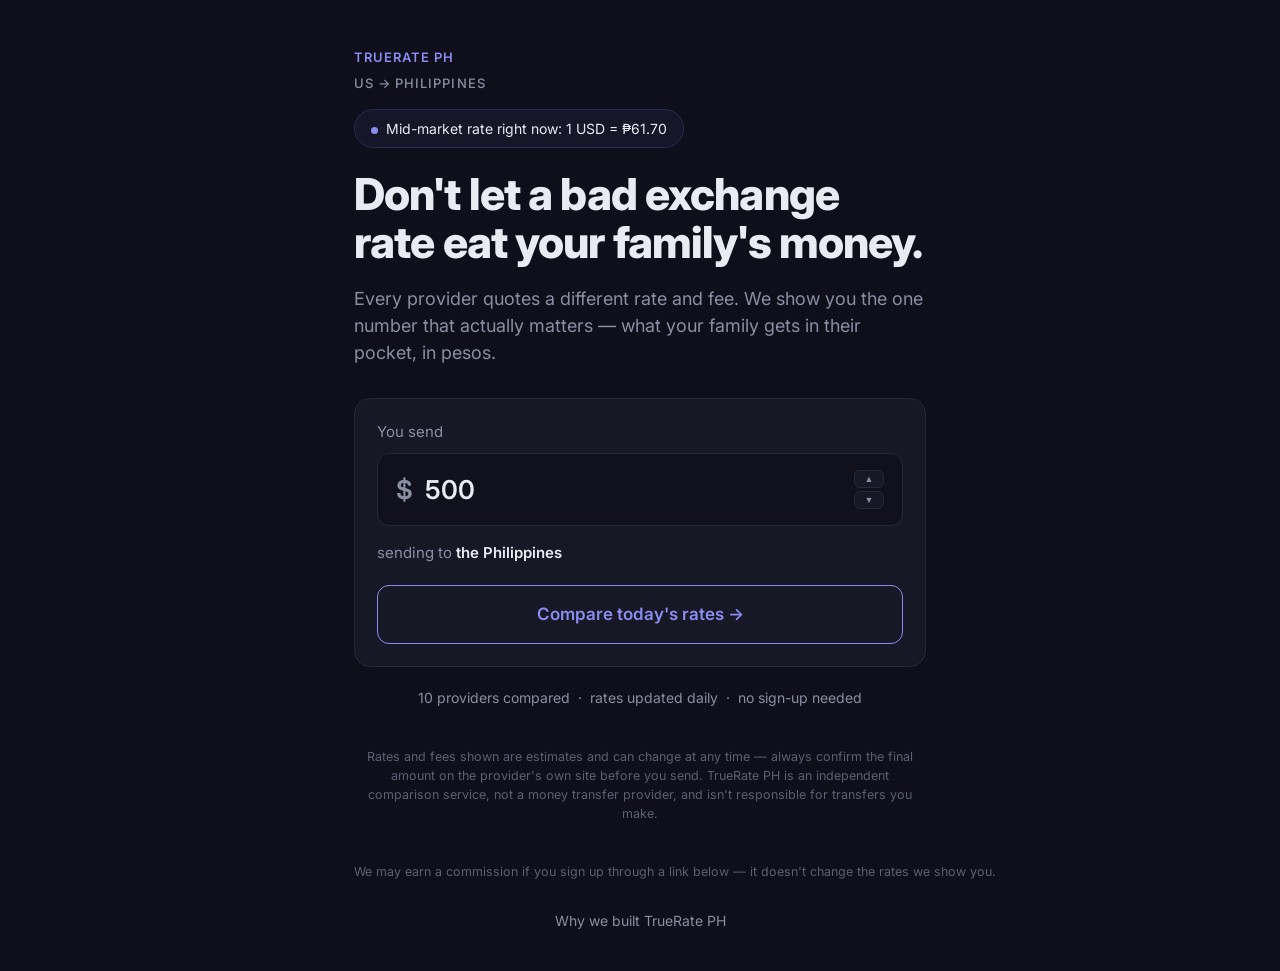
==== index.html @ f6a741fc "Add About / "Why we built this" page New about.html with mission-focused, honest copy: the problem (" ====
<!-- ============================================================
     TrueRate PH — Landing page (index.html)
     This is the first page visitors see.
     The look/colors come from styles.css (linked in the <head>).
     ============================================================ -->
<!DOCTYPE html>
<html lang="en">
<head>
  <meta charset="UTF-8">
  <!-- Makes the page scale correctly on phones -->
  <meta name="viewport" content="width=device-width, initial-scale=1.0">

  <!-- ============ SEO: how this page looks in search & when shared ============ -->
  <title>Compare Rates to Send Money to the Philippines | TrueRate PH</title>
  <meta name="description" content="Compare real US-to-Philippines exchange rates and fees across Wise, Remitly, and more. See which provider gives your family the most pesos — live rate, no sign-up.">
  <meta name="robots" content="index, follow">
  <meta name="theme-color" content="#0e0f1a">
  <link rel="icon" href="favicon.svg" type="image/svg+xml">

  <!-- Social share preview (Facebook, Messenger, etc.) -->
  <meta property="og:type" content="website">
  <meta property="og:site_name" content="TrueRate PH">
  <meta property="og:title" content="Compare Rates to Send Money to the Philippines">
  <meta property="og:description" content="Which provider gets your family the most pesos? Compare real US-to-Philippines rates and fees — Wise, Remitly, and more.">
  <meta property="og:locale" content="en_US">
  <meta name="twitter:card" content="summary_large_image">
  <meta name="twitter:title" content="Compare Rates to Send Money to the Philippines">
  <meta name="twitter:description" content="Which provider gets your family the most pesos? Compare real US-to-Philippines rates and fees.">
  <!-- TODO(hosting): once you have your real domain, set og:url + canonical to it,
       and add a 1200x630 share image (og:image). Placeholders use example.com. -->
  <meta property="og:url" content="https://truerate-ph.example.com/">
  <link rel="canonical" href="https://truerate-ph.example.com/">

  <!-- Load the "Inter" font from Google Fonts (matches the design) -->
  <link rel="preconnect" href="https://fonts.googleapis.com">
  <link rel="preconnect" href="https://fonts.gstatic.com" crossorigin>
  <link rel="stylesheet" href="https://fonts.googleapis.com/css2?family=Inter:wght@400;500;600;700;800&display=swap">
  <!-- Connect our stylesheet (?v= makes browsers fetch new versions) -->
  <link rel="stylesheet" href="styles.css?v=8">

  <!-- Structured data: helps search engines understand the site -->
  <script type="application/ld+json">
  {
    "@context": "https://schema.org",
    "@type": "WebSite",
    "name": "TrueRate PH",
    "description": "Compare real US to Philippines money transfer rates and fees across major providers.",
    "inLanguage": "en"
  }
  </script>
</head>
<body>
  <div class="container">

    <!-- Site name + eyebrow -->
    <p class="eyebrow" style="margin-bottom:6px;">TrueRate PH</p>
    <p class="eyebrow" style="color:var(--text-muted); font-weight:500;">US &rarr; Philippines</p>

    <!-- Live mid-market rate pill -->
    <p style="margin-top:16px;">
      <span class="badge">
        <span class="dot"></span>Mid-market rate right now: 1 USD = &#8369;<span id="midMarketRate">61.70</span>
      </span>
    </p>

    <!-- Headline -->
    <h1 class="hero-headline">Don't let a bad exchange rate eat your family's money.</h1>

    <!-- Supporting text -->
    <p class="hero-subtext">
      Every provider quotes a different rate and fee. We show you the one number that
      actually matters &mdash; what your family gets in their pocket, in pesos.
    </p>

    <!-- "You send" input card -->
    <div class="send-card">
      <p class="field-label">You send</p>

      <div class="amount-box">
        <span class="currency">$</span>
        <!-- A real input the visitor can type into -->
        <input class="amount-input" id="sendAmount" type="number" value="500" min="1" inputmode="numeric">
        <!-- Up/down buttons for changing the amount without typing -->
        <div class="stepper">
          <button type="button" class="step-btn" data-step="up" aria-label="Increase amount">&#9650;</button>
          <button type="button" class="step-btn" data-step="down" aria-label="Decrease amount">&#9660;</button>
        </div>
      </div>

      <p class="sending-to">sending to <strong>the Philippines</strong></p>

      <!-- Button: JavaScript reads the amount above and passes it along.
           The href is a safe fallback if JavaScript is turned off. -->
      <a class="btn-primary" id="compareBtn" href="results.html">Compare today's rates &rarr;</a>
    </div>

    <!-- Trust line -->
    <p class="trust-line">10 providers compared &nbsp;&middot;&nbsp; rates updated daily &nbsp;&middot;&nbsp; no sign-up needed</p>

    <!-- Footer disclaimers -->
    <p class="disclaimer">
      Rates and fees shown are estimates and can change at any time &mdash; always
      confirm the final amount on the provider's own site before you send. TrueRate PH
      is an independent comparison service, not a money transfer provider, and isn't
      responsible for transfers you make.
    </p>
    <p class="disclaimer one-line">
      We may earn a commission if you sign up through a link below &mdash; it doesn't
      change the rates we show you.
    </p>

    <p class="footer-links"><a href="about.html">Why we built TrueRate PH</a></p>

  </div>

  <!-- Our small JavaScript file (shared by both pages).
       The ?v=2 makes browsers fetch the new version when the file changes —
       bump the number whenever script.js is updated. -->
  <script src="script.js?v=4"></script>
</body>
</html>
---- styles.css ----
/* ============================================================
   TrueRate PH — shared styles for the whole site
   Both index.html (landing) and results.html use this one file.
   Comments explain what each part does in plain language.
   ============================================================ */

/* --- Color palette ---------------------------------------------------------
   These are named "variables" so we only pick each color once, here, and
   reuse it everywhere below. Change a value here and it updates site-wide. */
:root {
  --bg:            #0e0f1a;   /* page background — near-black with a blue tint */
  --card:          #171826;   /* slightly lighter panel/card background        */
  --card-inset:    #10111c;   /* darker inset (the input box)                  */
  --border:        #262838;   /* subtle border lines around cards              */
  --text:          #e9eaf2;   /* main light text                               */
  --text-muted:    #8b8ea3;   /* secondary gray text                           */
  --text-faint:    #5c5f73;   /* faintest text (footer/disclaimer)             */
  --accent:        #8b8cf0;   /* indigo/purple highlight (buttons, badge)      */
  --accent-soft:   #2a2b52;   /* faint accent used for borders/backgrounds     */
  --gold:          #e8c15e;   /* gold — used for the promo badge               */
}

/* --- Base page setup ------------------------------------------------------- */
* {
  box-sizing: border-box;   /* makes width/padding math predictable */
  margin: 0;
  padding: 0;
}

body {
  background: var(--bg);
  color: var(--text);
  /* "Inter" (loaded in the HTML) matches the design. If it can't load,
     the browser falls back to the device's built-in font. */
  font-family: "Inter", -apple-system, BlinkMacSystemFont, "Segoe UI", Roboto,
               Helvetica, Arial, sans-serif;
  line-height: 1.5;
  -webkit-font-smoothing: antialiased;
}

/* Visually hidden, but still read by screen readers & search engines */
.sr-only {
  position: absolute;
  width: 1px;
  height: 1px;
  padding: 0;
  margin: -1px;
  overflow: hidden;
  clip: rect(0, 0, 0, 0);
  white-space: nowrap;
  border: 0;
}

/* Centered single-column container.
   max-width keeps the content narrow and readable, like the design. */
.container {
  max-width: 620px;
  margin: 0 auto;          /* auto left/right margins = centered */
  padding: 48px 24px 40px;
}

/* --- Small shared bits ----------------------------------------------------- */

/* The little pill badge ("Mid-market rate right now…") */
.badge {
  display: inline-block;
  border: 1px solid var(--accent-soft);
  color: var(--text);
  background: rgba(139, 140, 240, 0.06);
  border-radius: 999px;          /* fully rounded ends = pill shape */
  padding: 8px 16px;
  font-size: 14px;
}
/* The small glowing dot before the badge text */
.badge .dot {
  display: inline-block;
  width: 7px;
  height: 7px;
  border-radius: 50%;
  background: var(--accent);
  margin-right: 8px;
  vertical-align: middle;
}

/* Section label above the page name / eyebrow text */
.eyebrow {
  color: var(--accent);
  font-size: 13px;
  letter-spacing: 0.08em;
  text-transform: uppercase;
  font-weight: 600;
}

/* ============================================================
   LANDING PAGE (index.html)
   ============================================================ */

.hero-headline {
  font-size: 44px;
  line-height: 1.1;
  font-weight: 800;
  letter-spacing: -0.02em;
  margin: 22px 0 18px;
}

.hero-subtext {
  color: var(--text-muted);
  font-size: 18px;
  max-width: 34em;
}

/* The dark rounded panel that holds the "You send" input */
.send-card {
  background: var(--card);
  border: 1px solid var(--border);
  border-radius: 16px;
  padding: 22px;
  margin: 32px 0 20px;
}

.field-label {
  color: var(--text-muted);
  font-size: 15px;
  margin-bottom: 10px;
}

/* The inset box showing "$  500" */
.amount-box {
  display: flex;
  align-items: center;
  gap: 12px;
  background: var(--card-inset);
  border: 1px solid var(--border);
  border-radius: 12px;
  padding: 16px 18px;
}
.amount-box .currency {
  color: var(--text-muted);
  font-size: 26px;
  font-weight: 600;
}
.amount-box .amount {
  color: var(--text);
  font-size: 26px;
  font-weight: 600;
}
/* The editable "You send" input, styled to blend into the box */
.amount-input {
  flex: 1;                 /* take up the remaining width */
  background: transparent;
  border: none;
  outline: none;
  color: var(--text);
  font-family: inherit;
  font-size: 26px;
  font-weight: 600;
  padding: 0;
  min-width: 0;
}
/* Hide the tiny up/down number arrows for a cleaner look */
.amount-input::-webkit-outer-spin-button,
.amount-input::-webkit-inner-spin-button {
  -webkit-appearance: none;
  margin: 0;
}
.amount-input {
  -moz-appearance: textfield;
  appearance: textfield;
}

/* The up/down stepper buttons at the end of an amount box */
.stepper {
  display: flex;
  flex-direction: column;
  flex-shrink: 0;      /* never let these shrink */
  gap: 3px;
}
.step-btn {
  background: var(--card);
  border: 1px solid var(--border);
  color: var(--text-muted);
  width: 30px;
  height: 18px;
  display: flex;
  align-items: center;
  justify-content: center;
  font-size: 9px;
  line-height: 1;
  padding: 0;
  cursor: pointer;
  border-radius: 6px;
  transition: color 0.12s ease, border-color 0.12s ease;
}
.step-btn:hover {
  color: var(--text);
  border-color: var(--accent);
}
.step-btn:active {
  background: var(--card-inset);
}

/* A smaller version of the amount box, used in the results summary row */
.amount-box.compact {
  padding: 6px 8px;
  border-radius: 10px;
  gap: 8px;
}
.amount-box.compact .currency  { font-size: 18px; }
.amount-box.compact .amount-input {
  font-size: 18px;
  width: 72px;         /* keep it compact instead of stretching */
  flex: 0 0 auto;
}
.amount-box.compact .step-btn { width: 22px; height: 14px; font-size: 7px; }

/* Group "Sending" + the amount box together on the left of the summary row */
.summary-left {
  display: flex;
  align-items: center;
  gap: 10px;
}

.sending-to {
  color: var(--text-muted);
  font-size: 15px;
  margin: 16px 0 20px;
}
.sending-to strong {
  color: var(--text);
  font-weight: 600;
}

/* The main call-to-action button.
   It's an <a> link styled to look like a button. */
.btn-primary {
  display: block;
  width: 100%;
  text-align: center;
  text-decoration: none;
  background: transparent;
  border: 1px solid var(--accent);
  color: var(--accent);
  font-size: 17px;
  font-weight: 600;
  padding: 16px;
  border-radius: 12px;
  cursor: pointer;
  transition: background 0.15s ease;   /* smooth hover */
}
.btn-primary:hover {
  background: rgba(139, 140, 240, 0.10);
}

/* The "10 providers compared · rates updated daily · …" line */
.trust-line {
  color: var(--text-muted);
  font-size: 14px;
  margin-top: 4px;
  text-align: center;      /* center this line */
}

/* Faint disclaimer at the very bottom */
.disclaimer {
  color: var(--text-faint);
  font-size: 12.5px;
  text-align: center;
  margin-top: 40px;
}
/* Landing page only: keep its (shorter) disclaimer on a single line */
.disclaimer.one-line {
  white-space: nowrap;
}

/* ============================================================
   RESULTS PAGE (results.html)
   ============================================================ */

/* "‹ TrueRate PH" back link at the top */
.back-link {
  color: var(--text-muted);
  text-decoration: none;
  font-size: 15px;
  display: inline-block;
  margin-bottom: 20px;
}
.back-link:hover { color: var(--text); }

/* The "Sending $ 500 to the Philippines" summary row */
.summary-card {
  display: flex;
  align-items: center;
  justify-content: space-between;
  gap: 12px;
  background: var(--card);
  border: 1px solid var(--border);
  border-radius: 14px;
  padding: 16px 20px;
  color: var(--text-muted);
  font-size: 15px;
}
.summary-card .amount {
  color: var(--text);
  font-weight: 600;
  font-size: 20px;
}

/* The "Rates last verified…" banner */
.verified-banner {
  border: 1px solid var(--border);
  border-radius: 12px;
  padding: 12px 16px;
  color: var(--text-muted);
  font-size: 14px;
  margin: 14px 0 18px;
}
.verified-banner .dot {
  display: inline-block;
  width: 7px;
  height: 7px;
  border-radius: 50%;
  background: var(--accent);
  margin-right: 8px;
  vertical-align: middle;
}

.results-note {
  color: var(--text-muted);
  font-size: 14px;
  margin-bottom: 16px;
}

/* Small clarifying note under the sort line (standard vs. promo rates) */
.fine-note {
  color: var(--text-faint);
  font-size: 13px;
  line-height: 1.45;
  margin: -8px 0 18px;
}

/* ============================================================
   ABOUT PAGE (about.html)
   ============================================================ */
.about-lead {
  color: var(--text);
  font-size: 20px;
  line-height: 1.55;
  margin: 18px 0 8px;
}
.about-h2 {
  font-size: 22px;
  font-weight: 700;
  letter-spacing: -0.01em;
  margin: 34px 0 10px;
}
.about-body {
  color: var(--text-muted);
  font-size: 17px;
  line-height: 1.6;
  margin-bottom: 14px;
}
.about-body strong { color: var(--text); font-weight: 600; }
.about-list {
  color: var(--text-muted);
  font-size: 17px;
  line-height: 1.6;
  margin: 0 0 14px;
  padding-left: 22px;
}
.about-list li { margin-bottom: 8px; }
.about-list strong { color: var(--text); font-weight: 600; }
.about-cta { margin: 32px 0 8px; }

/* Small footer link (e.g. to the About page) shared across pages */
.footer-links {
  text-align: center;
  margin-top: 28px;
  font-size: 14px;
}
.footer-links a {
  color: var(--text-muted);
  text-decoration: none;
}
.footer-links a:hover { color: var(--text); }

/* Savings highlight: how much more the best option gives vs. the worst */
.savings-callout {
  background: rgba(139, 140, 240, 0.08);
  border: 1px solid var(--accent-soft);
  border-radius: 14px;
  padding: 16px 18px;
  margin-bottom: 18px;
  color: var(--text-muted);
  font-size: 15px;
  line-height: 1.45;
}
.savings-callout .savings-amount {
  color: var(--accent);
  font-weight: 800;
  font-size: 20px;
  margin-right: 4px;
}
.savings-callout strong {
  color: var(--text);
  font-weight: 600;
}

/* Each provider card */
.provider-card {
  background: var(--card);
  border: 1px solid var(--border);
  border-radius: 16px;
  padding: 20px;
  margin-bottom: 16px;
}
/* The #1 (best) card gets a glowing accent border */
.provider-card.top {
  border-color: var(--accent);
  box-shadow: 0 0 0 1px var(--accent);
}

/* Providers in the unranked tier — dashed border to set them apart */
.provider-card.unverified {
  border-style: dashed;
}
/* Only the truly-empty pending cards (no rate yet) are dimmed */
.provider-card.pending-empty {
  opacity: 0.6;
}
/* Big promo rate so the one-time offer pops (white; gold badge marks it) */
.promo-rate {
  font-size: 30px;
  font-weight: 800;
  letter-spacing: -0.02em;
  color: var(--text);
  margin-bottom: 6px;
}
.promo-rate .promo-rate-unit {
  font-size: 13px;
  font-weight: 600;
  letter-spacing: 0;
  color: var(--text-muted);
}
/* Small pill label marking a one-time sign-up promo rate.
   Gold, so it stands out clearly from the purple accent used elsewhere. */
.promo-badge {
  margin-left: auto;       /* push it to the right end of the card head */
  border: 1px solid rgba(232, 193, 94, 0.45);
  color: var(--gold);
  background: rgba(232, 193, 94, 0.10);
  font-size: 11px;
  font-weight: 600;
  padding: 3px 9px;
  border-radius: 999px;
  white-space: nowrap;
}

/* Top row of a card: badge + name on the left, rank on the right */
.provider-head {
  display: flex;
  align-items: center;
  gap: 12px;
  margin-bottom: 14px;
}
/* Little square with the provider's initials */
.provider-logo {
  width: 36px;
  height: 36px;
  border-radius: 9px;
  background: var(--accent-soft);
  color: var(--accent);
  font-size: 13px;
  font-weight: 700;
  display: flex;
  align-items: center;
  justify-content: center;
  flex-shrink: 0;
}
.provider-name {
  font-size: 17px;
  font-weight: 600;
}
.provider-rank {
  margin-left: auto;         /* pushes the rank to the far right */
  color: var(--text-muted);
  font-size: 14px;
}

/* The big peso amount the family receives */
.provider-amount {
  font-size: 38px;
  font-weight: 800;
  letter-spacing: -0.02em;
  margin-bottom: 4px;
}
/* "1 USD = ₱57.85 · $3.50 fee" */
.provider-rate {
  color: var(--text-muted);
  font-size: 15px;
}
/* "Bank deposit · 1 day" */
.provider-method {
  color: var(--text-muted);
  font-size: 15px;
  margin-top: 4px;
  margin-bottom: 16px;
}

/* "Send with Wise →" button inside each card */
.btn-send {
  display: block;
  width: 100%;
  text-align: center;
  text-decoration: none;
  background: transparent;
  border: 1px solid var(--border);
  color: var(--accent);
  font-size: 16px;
  font-weight: 600;
  padding: 14px;
  border-radius: 12px;
  transition: border-color 0.15s ease, background 0.15s ease;
}
.btn-send:hover {
  border-color: var(--accent);
  background: rgba(139, 140, 240, 0.08);
}

/* ============================================================
   RESPONSIVE — adjustments for narrow phone screens
   Anything inside here only applies when the screen is <= 500px wide.
   ============================================================ */
@media (max-width: 500px) {
  .container      { padding: 32px 18px; }
  .hero-headline  { font-size: 34px; }
  .hero-subtext   { font-size: 16px; }
  .provider-amount { font-size: 32px; }
}

/* Let the one-line disclaimer wrap once the screen is too narrow to fit it
   on a single line, so it never runs off the edge. */
@media (max-width: 680px) {
  .disclaimer.one-line { white-space: normal; }
}
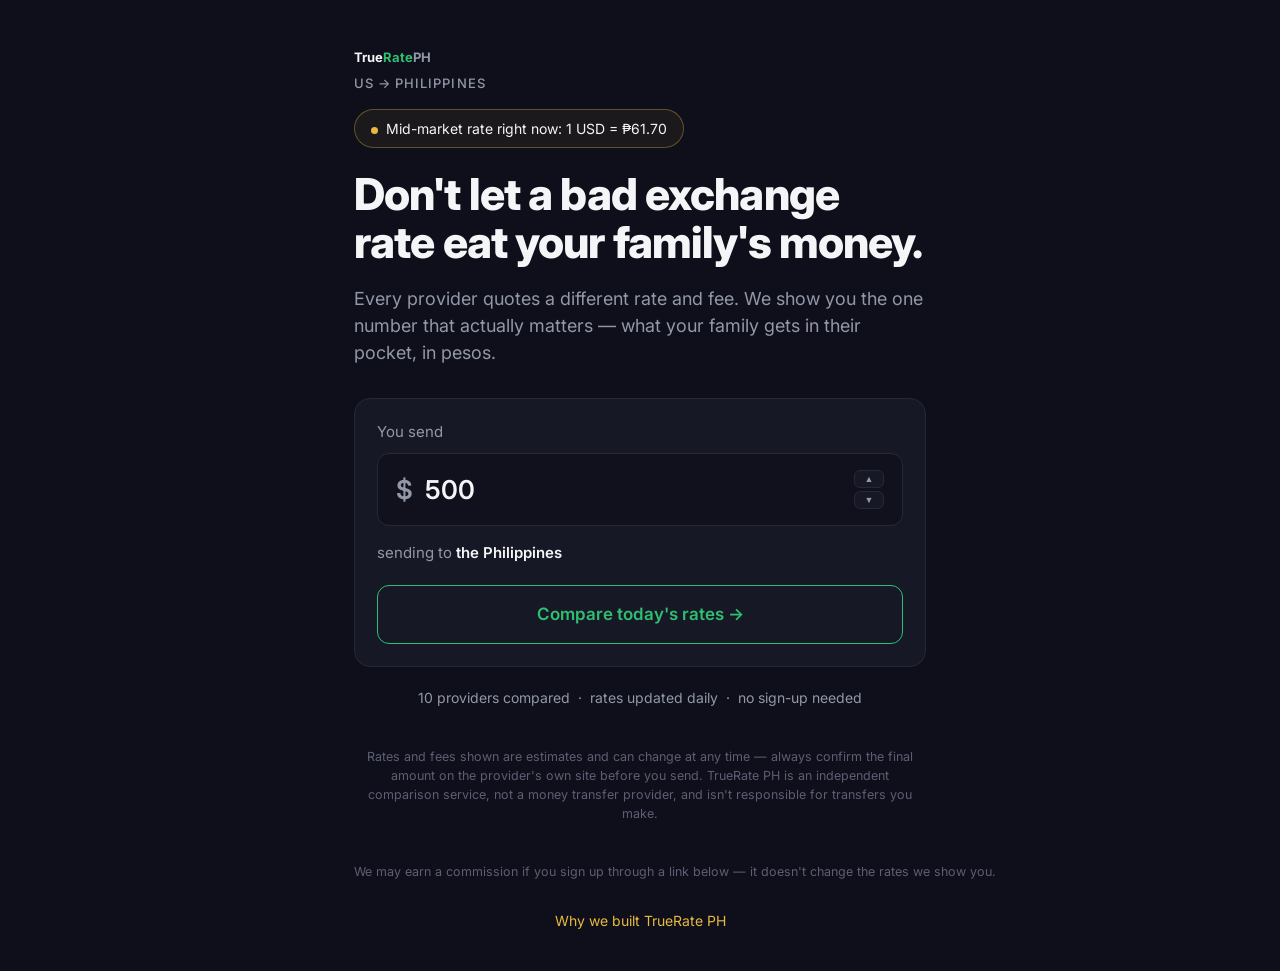
==== commit a3a1a6b9: "Apply brand colors and fix Panda Remit's ranking data - Bring styles.css, favicon, and the site word" ====
--- a/index.html
+++ b/index.html
@@ -28,15 +28,15 @@
   <meta name="twitter:description" content="Which provider gets your family the most pesos? Compare real US-to-Philippines rates and fees.">
   <!-- TODO(hosting): once you have your real domain, set og:url + canonical to it,
        and add a 1200x630 share image (og:image). Placeholders use example.com. -->
-  <meta property="og:url" content="https://truerate-ph.example.com/">
-  <link rel="canonical" href="https://truerate-ph.example.com/">
+  <meta property="og:url" content="https://truerateph.com/">
+  <link rel="canonical" href="https://truerateph.com/">
 
   <!-- Load the "Inter" font from Google Fonts (matches the design) -->
   <link rel="preconnect" href="https://fonts.googleapis.com">
   <link rel="preconnect" href="https://fonts.gstatic.com" crossorigin>
   <link rel="stylesheet" href="https://fonts.googleapis.com/css2?family=Inter:wght@400;500;600;700;800&display=swap">
   <!-- Connect our stylesheet (?v= makes browsers fetch new versions) -->
-  <link rel="stylesheet" href="styles.css?v=8">
+  <link rel="stylesheet" href="styles.css?v=11">
 
   <!-- Structured data: helps search engines understand the site -->
   <script type="application/ld+json">
@@ -53,7 +53,7 @@
   <div class="container">
 
     <!-- Site name + eyebrow -->
-    <p class="eyebrow" style="margin-bottom:6px;">TrueRate PH</p>
+    <p class="wordmark" style="margin-bottom:6px;"><span class="wordmark-true">True</span><span class="wordmark-rate">Rate</span><span class="wordmark-ph">PH</span></p>
     <p class="eyebrow" style="color:var(--text-muted); font-weight:500;">US &rarr; Philippines</p>
 
     <!-- Live mid-market rate pill -->
@@ -116,6 +116,6 @@
   <!-- Our small JavaScript file (shared by both pages).
        The ?v=2 makes browsers fetch the new version when the file changes —
        bump the number whenever script.js is updated. -->
-  <script src="script.js?v=4"></script>
+  <script src="script.js?v=6"></script>
 </body>
 </html>
--- a/styles.css
+++ b/styles.css
@@ -12,12 +12,14 @@
   --card:          #171826;   /* slightly lighter panel/card background        */
   --card-inset:    #10111c;   /* darker inset (the input box)                  */
   --border:        #262838;   /* subtle border lines around cards              */
-  --text:          #e9eaf2;   /* main light text                               */
-  --text-muted:    #8b8ea3;   /* secondary gray text                           */
+  --text:          #f4f5f7;   /* main light text                               */
+  --text-muted:    #9298a8;   /* secondary gray text                           */
   --text-faint:    #5c5f73;   /* faintest text (footer/disclaimer)             */
-  --accent:        #8b8cf0;   /* indigo/purple highlight (buttons, badge)      */
-  --accent-soft:   #2a2b52;   /* faint accent used for borders/backgrounds     */
-  --gold:          #e8c15e;   /* gold — used for the promo badge               */
+  --accent:        #2fbf71;   /* peso green highlight (buttons, badge)         */
+  --accent-rgb:    47, 191, 113;  /* same green, as r,g,b for rgba() below     */
+  --accent-soft:   #1b3d2c;   /* faint accent used for borders/backgrounds     */
+  --gold:          #e8b93f;   /* gold — used for the promo badge               */
+  --gold-rgb:      232, 185, 63;  /* same gold, as r,g,b for rgba() below      */
 }
 
 /* --- Base page setup ------------------------------------------------------- */
@@ -64,9 +66,9 @@
 /* The little pill badge ("Mid-market rate right now…") */
 .badge {
   display: inline-block;
-  border: 1px solid var(--accent-soft);
-  color: var(--text);
-  background: rgba(139, 140, 240, 0.06);
+  border: 1px solid rgba(var(--gold-rgb), 0.35);
+  color: var(--text);
+  background: rgba(var(--gold-rgb), 0.06);
   border-radius: 999px;          /* fully rounded ends = pill shape */
   padding: 8px 16px;
   font-size: 14px;
@@ -77,10 +79,19 @@
   width: 7px;
   height: 7px;
   border-radius: 50%;
-  background: var(--accent);
+  background: var(--gold);
   margin-right: 8px;
   vertical-align: middle;
 }
+
+/* Site wordmark — "TrueRatePH", each part in its own brand color */
+.wordmark {
+  font-size: 13px;
+  font-weight: 700;
+}
+.wordmark-true { color: var(--text); }
+.wordmark-rate { color: var(--accent); }
+.wordmark-ph   { color: var(--text-muted); }
 
 /* Section label above the page name / eyebrow text */
 .eyebrow {
@@ -248,7 +259,7 @@
   transition: background 0.15s ease;   /* smooth hover */
 }
 .btn-primary:hover {
-  background: rgba(139, 140, 240, 0.10);
+  background: rgba(var(--accent-rgb), 0.10);
 }
 
 /* The "10 providers compared · rates updated daily · …" line */
@@ -377,14 +388,14 @@
   font-size: 14px;
 }
 .footer-links a {
-  color: var(--text-muted);
+  color: var(--gold);
   text-decoration: none;
 }
 .footer-links a:hover { color: var(--text); }
 
 /* Savings highlight: how much more the best option gives vs. the worst */
 .savings-callout {
-  background: rgba(139, 140, 240, 0.08);
+  background: rgba(var(--accent-rgb), 0.08);
   border: 1px solid var(--accent-soft);
   border-radius: 14px;
   padding: 16px 18px;
@@ -444,9 +455,9 @@
    Gold, so it stands out clearly from the purple accent used elsewhere. */
 .promo-badge {
   margin-left: auto;       /* push it to the right end of the card head */
-  border: 1px solid rgba(232, 193, 94, 0.45);
+  border: 1px solid rgba(var(--gold-rgb), 0.45);
   color: var(--gold);
-  background: rgba(232, 193, 94, 0.10);
+  background: rgba(var(--gold-rgb), 0.10);
   font-size: 11px;
   font-weight: 600;
   padding: 3px 9px;
@@ -513,16 +524,17 @@
   text-decoration: none;
   background: transparent;
   border: 1px solid var(--border);
-  color: var(--accent);
+  color: var(--text);
   font-size: 16px;
   font-weight: 600;
   padding: 14px;
   border-radius: 12px;
-  transition: border-color 0.15s ease, background 0.15s ease;
+  transition: border-color 0.15s ease, background 0.15s ease, color 0.15s ease;
 }
 .btn-send:hover {
-  border-color: var(--accent);
-  background: rgba(139, 140, 240, 0.08);
+  color: var(--gold);
+  border-color: var(--gold);
+  background: rgba(var(--gold-rgb), 0.08);
 }
 
 /* ============================================================
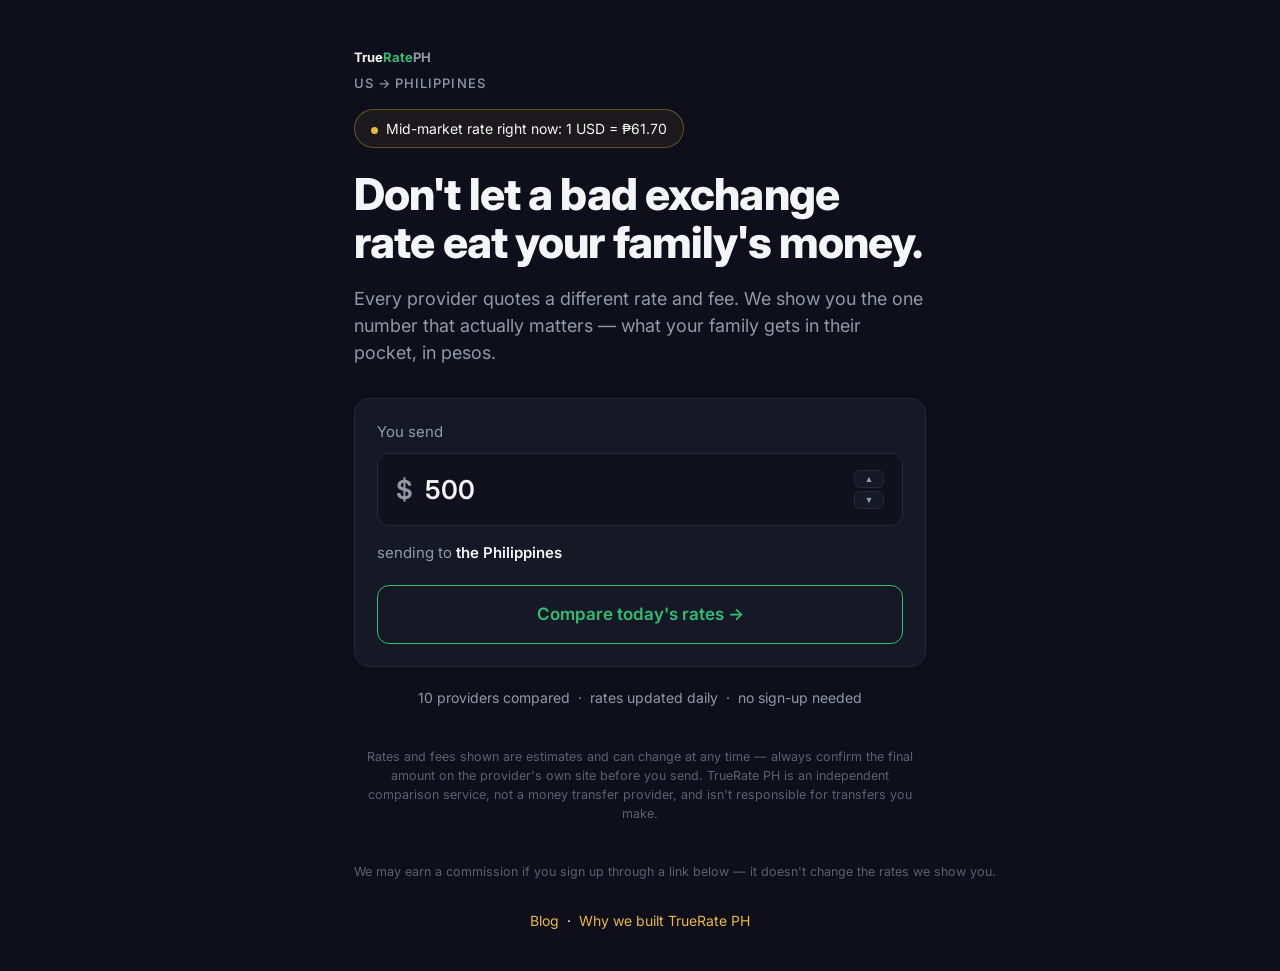
==== commit 24d13be1: "Add blog section and first article Site's growth strategy pivoted from YouTube to SEO/written conten" ====
--- a/index.html
+++ b/index.html
@@ -16,6 +16,8 @@
   <meta name="robots" content="index, follow">
   <meta name="theme-color" content="#0e0f1a">
   <link rel="icon" href="favicon.svg" type="image/svg+xml">
+  <!-- Proves to Google we own this site, so we can use Search Console -->
+  <meta name="google-site-verification" content="cGfiBMXOCLk8ZqD3dIUc7W4UVmxBERG2cPY_Of3qttA" />
 
   <!-- Social share preview (Facebook, Messenger, etc.) -->
   <meta property="og:type" content="website">
@@ -36,7 +38,7 @@
   <link rel="preconnect" href="https://fonts.gstatic.com" crossorigin>
   <link rel="stylesheet" href="https://fonts.googleapis.com/css2?family=Inter:wght@400;500;600;700;800&display=swap">
   <!-- Connect our stylesheet (?v= makes browsers fetch new versions) -->
-  <link rel="stylesheet" href="styles.css?v=11">
+  <link rel="stylesheet" href="styles.css?v=13">
 
   <!-- Structured data: helps search engines understand the site -->
   <script type="application/ld+json">
@@ -109,7 +111,7 @@
       change the rates we show you.
     </p>
 
-    <p class="footer-links"><a href="about.html">Why we built TrueRate PH</a></p>
+    <p class="footer-links"><a href="blog/index.html">Blog</a> &nbsp;&middot;&nbsp; <a href="about.html">Why we built TrueRate PH</a></p>
 
   </div>
 
@@ -117,5 +119,9 @@
        The ?v=2 makes browsers fetch the new version when the file changes —
        bump the number whenever script.js is updated. -->
   <script src="script.js?v=6"></script>
+
+  <!-- Privacy-friendly visitor analytics (GoatCounter) — no cookies, no personal data -->
+  <script data-goatcounter="https://truerateph.goatcounter.com/count"
+          async src="//gc.zgo.at/count.js"></script>
 </body>
 </html>
--- a/styles.css
+++ b/styles.css
@@ -538,6 +538,59 @@
 }
 
 /* ============================================================
+   BLOG (blog/index.html + blog/<slug>.html articles)
+   Article pages reuse the About page's typography classes
+   (.about-lead / .about-h2 / .about-body / .about-list) instead
+   of a separate system — one less set of styles to keep in sync.
+   ============================================================ */
+.post-list { margin-top: 8px; }
+.post-card {
+  display: block;
+  background: var(--card);
+  border: 1px solid var(--border);
+  border-radius: 16px;
+  padding: 20px 22px;
+  margin-bottom: 14px;
+  text-decoration: none;
+  transition: border-color 0.15s ease;
+}
+.post-card:hover { border-color: var(--accent); }
+.post-title {
+  color: var(--text);
+  font-size: 19px;
+  font-weight: 700;
+  margin-bottom: 6px;
+}
+.post-date {
+  color: var(--text-faint);
+  font-size: 13px;
+  margin-bottom: 10px;
+}
+.post-excerpt {
+  color: var(--text-muted);
+  font-size: 15px;
+  line-height: 1.55;
+}
+.post-list-empty {
+  color: var(--text-muted);
+  font-size: 16px;
+  padding: 10px 0 4px;
+}
+/* Date/read-time line under an individual article's title */
+.article-meta {
+  color: var(--text-faint);
+  font-size: 14px;
+  margin: -6px 0 24px;
+}
+/* Blog articles (body has class="blog-post") get near-white body text —
+   lighter than the About page's muted gray, which suits a short mission
+   statement but reads as too dim over a full-length article. */
+.blog-post .about-body,
+.blog-post .about-list {
+  color: var(--text);
+}
+
+/* ============================================================
    RESPONSIVE — adjustments for narrow phone screens
    Anything inside here only applies when the screen is <= 500px wide.
    ============================================================ */
